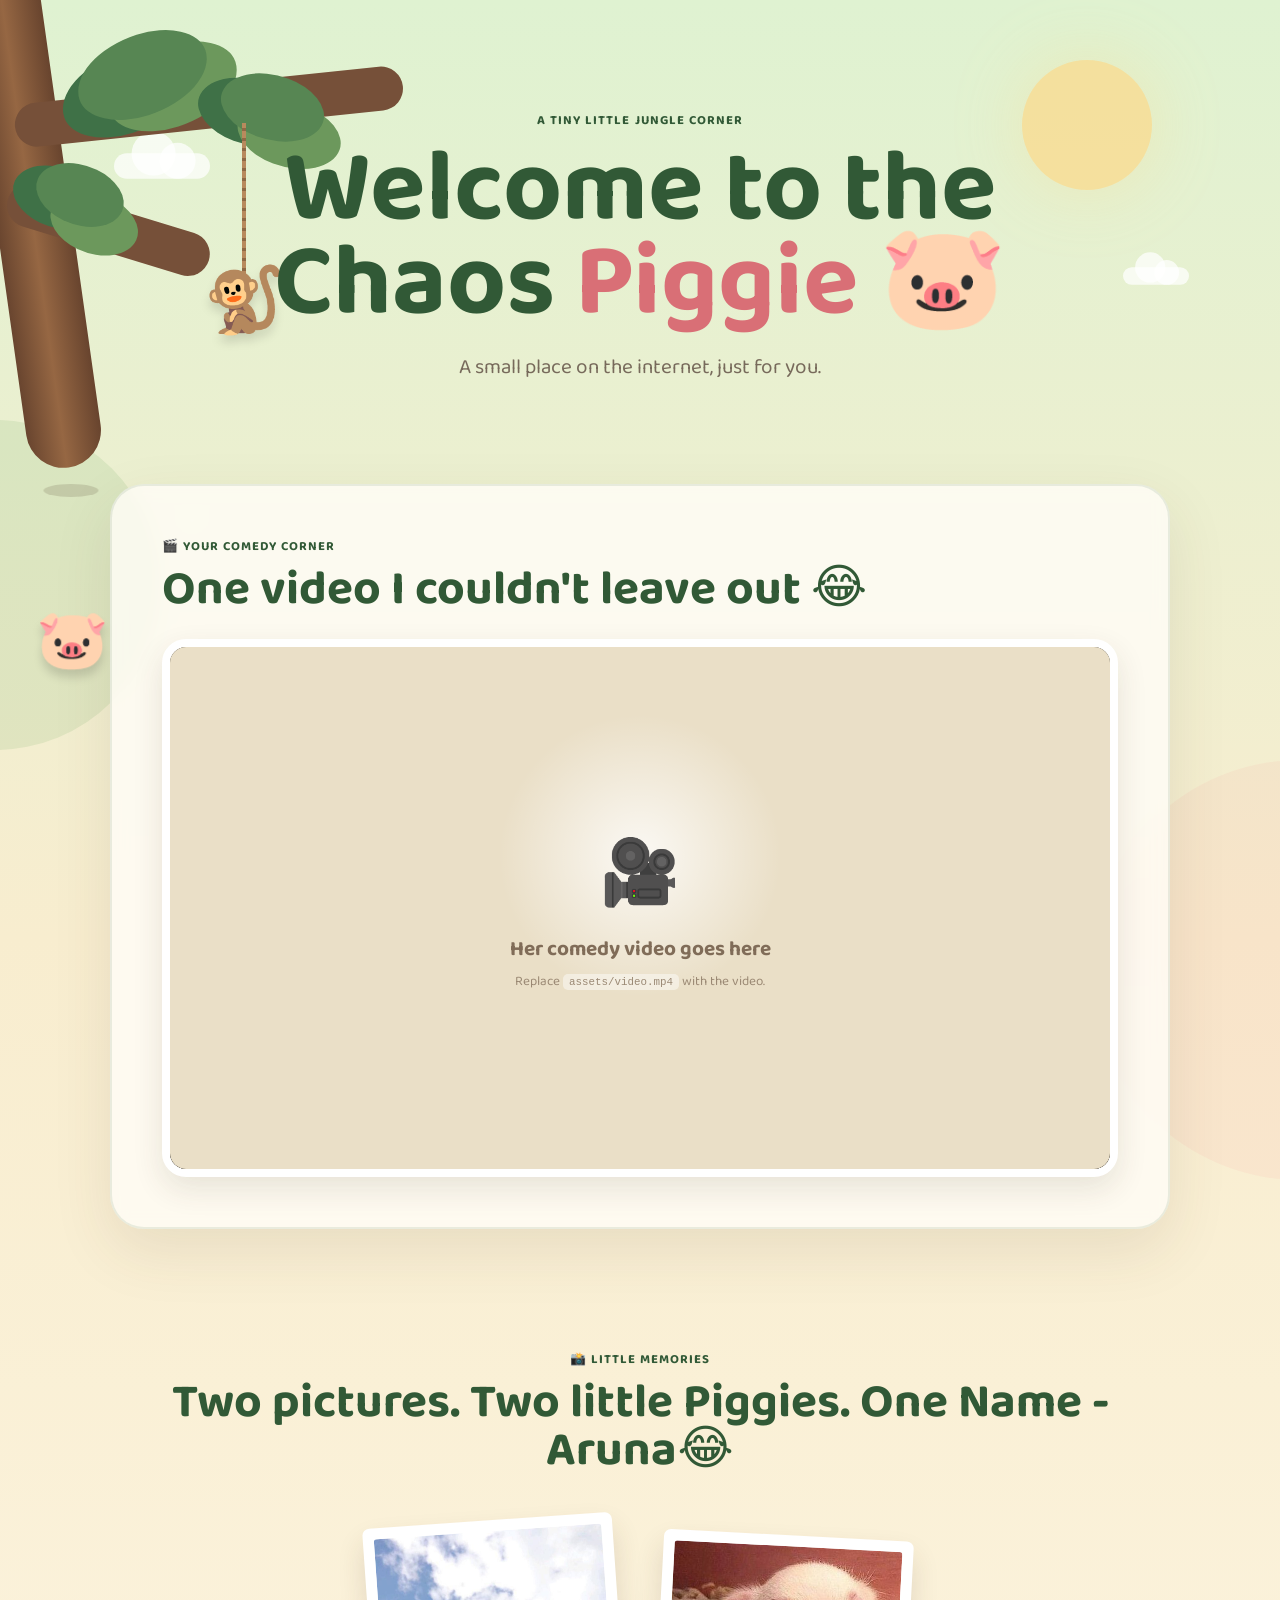
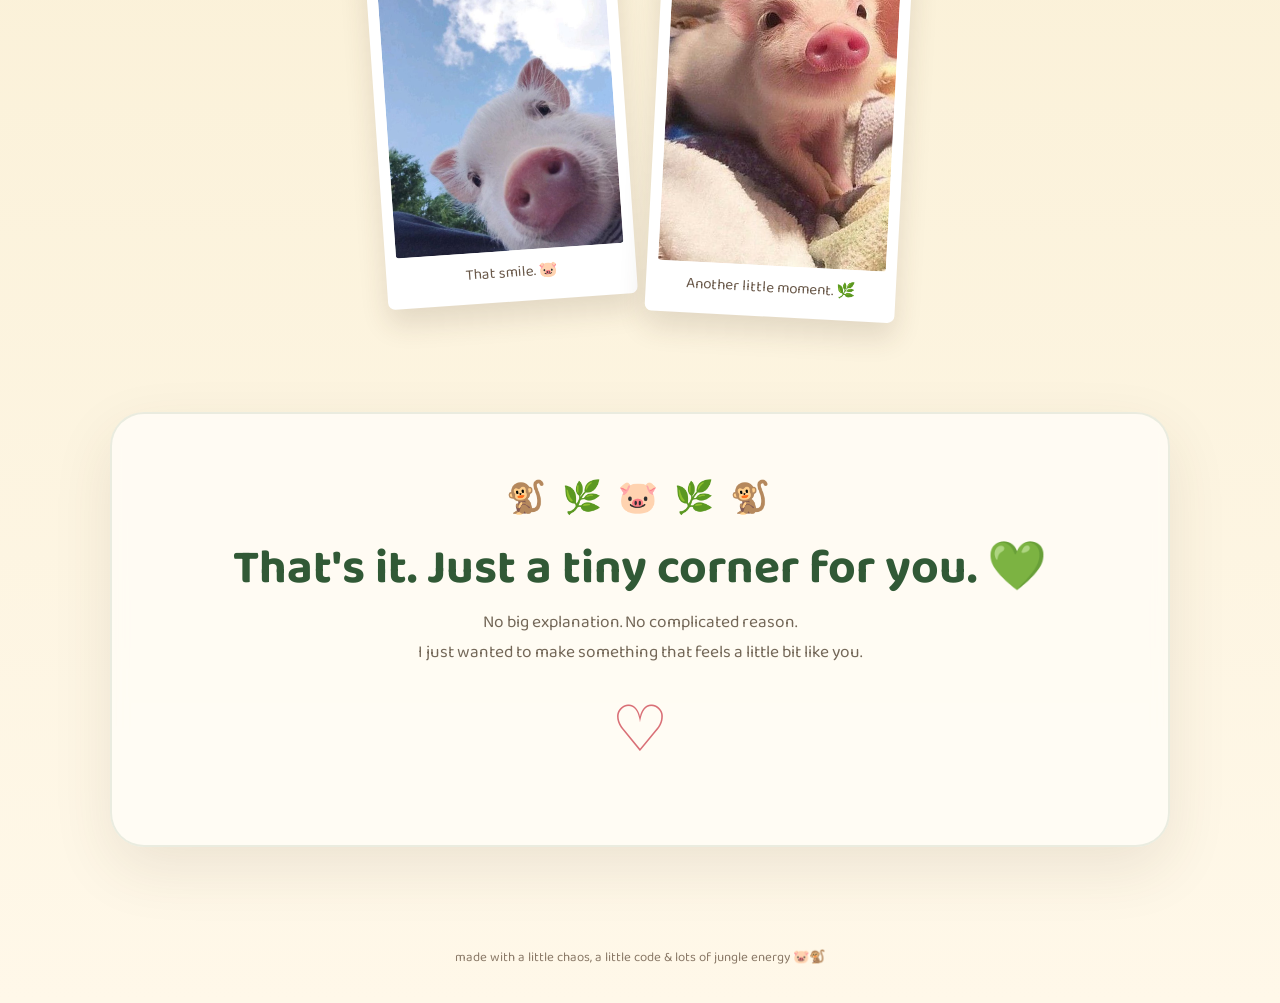
==== home.html @ f02742f2 "landing page" ====
<!DOCTYPE html>
<html lang="en">
<head>
  <meta charset="UTF-8">
  <meta name="viewport" content="width=device-width, initial-scale=1.0">
  <meta name="description" content="A tiny jungle-themed gift made with love.">
  <title>Piggie & Monkey 🐷🐒</title>
  <link rel="preconnect" href="https://fonts.googleapis.com">
  <link rel="preconnect" href="https://fonts.gstatic.com" crossorigin>
  <link href="https://fonts.googleapis.com/css2?family=Baloo+2:wght@400;500;600;700;800&display=swap" rel="stylesheet">
  <link rel="stylesheet" href="style.css">
</head>
<body>
  <div class="scene">

    <div class="sun"></div>
    <div class="cloud cloud-one"></div>
    <div class="cloud cloud-two"></div>

    <header class="hero">
      <p class="eyebrow">a tiny little jungle corner</p>
      <h1>Welcome to the Chaos <span>Piggie</span> 🐷</h1>
      <p class="subtitle">A small place on the internet, just for you.</p>
    </header>

    <!-- Monkey swinging from the tree -->
    <div class="tree">
      <div class="trunk"></div>
      <div class="branch branch-main"></div>
      <div class="branch branch-small"></div>
      <div class="leaves leaves-one"></div>
      <div class="leaves leaves-two"></div>
      <div class="leaves leaves-three"></div>

      <div class="rope">
        <div class="monkey" aria-label="swinging monkey">🐒</div>
      </div>
    </div>

    <!-- Roaming pig -->
    <div class="piggie" id="piggie" aria-label="roaming pig">🐷</div>
    <div class="pig-shadow" id="pigShadow"></div>

    <main>
      <!-- Video -->
      <section class="card video-card">
        <div class="section-label">🎬 your comedy corner</div>
        <h2>One video I couldn't leave out 😂</h2>

        <div class="video-frame">
          <video id="giftVideo" controls playsinline poster="">
            <source src="assets/video.mp4" type="video/mp4">
            Your browser does not support the video element.
          </video>
          <div class="video-placeholder" id="videoPlaceholder">
            <span>🎥</span>
            <strong>Her comedy video goes here</strong>
            <small>Replace <code>assets/video.mp4</code> with the video.</small>
          </div>
        </div>
      </section>

<!-- Photos -->
<section class="photos-section">
  <div class="section-label">📸 little memories</div>
  <h2>Two pictures. Two little Piggies. One Name - Aruna😂</h2>

  <div class="photo-grid">

    <figure class="photo-card photo-one">
      <img src="assets/photo1.jpeg" alt="Photo 1">
      <figcaption>That smile. 🐷</figcaption>
    </figure>

    <figure class="photo-card photo-two">
      <img src="assets/photo2.jpeg" alt="Photo 2">
      <figcaption>Another little moment. 🌿</figcaption>
    </figure>

  </div>
</section>

      <!-- Ending -->
      <section class="ending-card">
        <div class="little-animals">🐒 🌿 🐷 🌿 🐒</div>
        <h2>That's it. Just a tiny corner for you. 💚</h2>
        <p>
          No big explanation. No complicated reason.<br>
          I just wanted to make something that feels a little bit like you.
        </p>
        <div class="heart">♡</div>
      </section>
    </main>

    <footer>
      made with a little chaos, a little code & lots of jungle energy 🐷🐒
    </footer>
  </div>

  <script src="script.js"></script>
</body>
</html>
---- style.css ----
* {
  box-sizing: border-box;
  margin: 0;
  padding: 0;
}

:root {
  --cream: #fff8e9;
  --cream-dark: #f8eacb;
  --green: #527c52;
  --green-dark: #315936;
  --pink: #f29a9a;
  --pink-dark: #d96f76;
  --brown: #75523b;
  --ink: #40372f;
  --white: #fffdf7;
}
html {
  scroll-behavior: smooth;
}

body {
  font-family: "Baloo 2", system-ui, sans-serif;
  background: var(--cream);
  color: var(--ink);
  overflow-x: hidden;
}

.scene {
  min-height: 100vh;
  position: relative;
  overflow: hidden;
  background:
    radial-gradient(circle at 15% 20%, rgba(255,255,255,.65) 0 4px, transparent 5px),
    radial-gradient(circle at 85% 35%, rgba(255,255,255,.45) 0 3px, transparent 4px),
    linear-gradient(180deg, #dff2d1 0%, #f8edcf 36%, var(--cream) 100%);
}

.scene::before,
.scene::after {
  content: "";
  position: absolute;
  pointer-events: none;
  z-index: 0;
}

.scene::before {
  width: 330px;
  height: 330px;
  left: -170px;
  top: 420px;
  border-radius: 50%;
  background: rgba(126, 171, 105, .16);
}

.scene::after {
  width: 420px;
  height: 420px;
  right: -230px;
  top: 760px;
  border-radius: 50%;
  background: rgba(242, 154, 154, .11);
}

.hero {
  position: relative;
  z-index: 5;
  text-align: center;
  padding: 110px 20px 100px;
  max-width: 900px;
  margin: auto;
}

.eyebrow,
.section-label {
  color: var(--green-dark);
  font-weight: 700;
  letter-spacing: .08em;
  text-transform: uppercase;
  font-size: .8rem;
}

.hero h1 {
  font-size: clamp(3rem, 8vw, 6.5rem);
  line-height: .92;
  margin: 12px 0 20px;
  color: var(--green-dark);
}

.hero h1 span {
  color: var(--pink-dark);
}

.subtitle {
  font-size: clamp(1rem, 2vw, 1.3rem);
  color: #776a5b;
}

.sun {
  position: absolute;
  width: 130px;
  height: 130px;
  top: 60px;
  right: 10%;
  border-radius: 50%;
  background: #ffd783;
  opacity: .65;
  box-shadow: 0 0 70px rgba(255, 215, 131, .5);
}

.cloud {
  position: absolute;
  width: 120px;
  height: 32px;
  border-radius: 50px;
  background: rgba(255,255,255,.72);
  filter: blur(.2px);
}

.cloud::before,
.cloud::after {
  content: "";
  position: absolute;
  background: inherit;
  border-radius: 50%;
}

.cloud::before {
  width: 55px;
  height: 55px;
  left: 22px;
  bottom: 4px;
}

.cloud::after {
  width: 45px;
  height: 45px;
  right: 18px;
  bottom: 0;
}

.cloud-one {
  top: 150px;
  left: 8%;
  transform: scale(.8);
}

.cloud-two {
  top: 260px;
  right: 5%;
  transform: scale(.55);
}

/* TREE + MONKEY */
.tree {
  position: absolute;
  z-index: 4;
  top: 0;
  left: -30px;
  width: 410px;
  height: 570px;
  pointer-events: none;
}

.trunk {
  position: absolute;
  width: 75px;
  height: 520px;
  left: 25px;
  top: -50px;
  border-radius: 45px;
  background: linear-gradient(90deg, #69452f, #966743 48%, #68442e);
  transform: rotate(-8deg);
}

.branch {
  position: absolute;
  height: 44px;
  border-radius: 50px;
  background: #765039;
  transform-origin: left center;
}

.branch-main {
  width: 390px;
  top: 105px;
  left: 45px;
  transform: rotate(-6deg);
}

.branch-small {
  width: 210px;
  top: 177px;
  left: 38px;
  transform: rotate(17deg);
}

.leaves {
  position: absolute;
  border-radius: 55% 45% 55% 45%;
  background: #578653;
  box-shadow: 25px 20px 0 #6c985c, -20px 12px 0 #3f7147;
}

.leaves-one {
  width: 135px;
  height: 80px;
  left: 105px;
  top: 35px;
  transform: rotate(-18deg);
}

.leaves-two {
  width: 105px;
  height: 65px;
  left: 250px;
  top: 75px;
  transform: rotate(20deg);
}

.leaves-three {
  width: 90px;
  height: 60px;
  left: 65px;
  top: 165px;
  transform: rotate(25deg);
}

.rope {
  position: absolute;
  z-index: 3;
  width: 4px;
  height: 185px;
  top: 123px;
  left: 272px;
  background: repeating-linear-gradient(
    0deg,
    #b88a5d 0 7px,
    #8f6845 7px 10px
  );
  transform-origin: top center;
  animation: ropeSwing 2.8s ease-in-out infinite alternate;
}

.monkey {
  position: absolute;
  font-size: 65px;
  left: 50%;
  bottom: -48px;
  transform: translateX(-50%);
  filter: drop-shadow(0 7px 5px rgba(0,0,0,.12));
  animation: monkeyBob 1.4s ease-in-out infinite alternate;
}

@keyframes ropeSwing {
  from { transform: rotate(-5deg); }
  to { transform: rotate(6deg); }
}

@keyframes monkeyBob {
  from { transform: translateX(-50%) rotate(-4deg); }
  to { transform: translateX(-50%) rotate(4deg); }
}

/* ROAMING PIG */
.piggie {
  position: fixed;
  z-index: 20;
  left: 0;
  top: 68%;
  font-size: 58px;
  line-height: 1;
  filter: drop-shadow(0 8px 5px rgba(0,0,0,.14));
  pointer-events: none;
  will-change: transform;
}

.pig-shadow {
  position: fixed;
  z-index: 19;
  width: 55px;
  height: 13px;
  border-radius: 50%;
  background: rgba(75, 55, 42, .16);
  pointer-events: none;
  will-change: transform;
}

/* MAIN CONTENT */
main {
  position: relative;
  z-index: 6;
  width: min(1060px, calc(100% - 32px));
  margin: 0 auto;
}

.card,
.ending-card {
  background: rgba(255, 253, 247, .82);
  border: 2px solid rgba(82, 124, 82, .12);
  border-radius: 34px;
  box-shadow: 0 22px 60px rgba(75, 62, 43, .10);
  backdrop-filter: blur(8px);
}

.video-card {
  padding: clamp(24px, 5vw, 50px);
}

h2 {
  color: var(--green-dark);
  font-size: clamp(1.8rem, 4vw, 3rem);
  line-height: 1;
  margin: 9px 0 25px;
}

.video-frame {
  position: relative;
  width: 100%;
  aspect-ratio: 16 / 9;
  overflow: hidden;
  border-radius: 24px;
  background: #eadfc7;
  border: 8px solid #fff;
  box-shadow: 0 12px 30px rgba(65, 50, 35, .12);
}

.video-frame video {
  display: block;
  width: 100%;
  height: 100%;
  object-fit: cover;
}

.video-placeholder {
  position: absolute;
  inset: 0;
  display: flex;
  flex-direction: column;
  justify-content: center;
  align-items: center;
  gap: 5px;
  color: #806c58;
  background:
    radial-gradient(circle at 50% 40%, rgba(255,255,255,.8), transparent 25%),
    #eadfc7;
  pointer-events: none;
}

.video-placeholder span {
  font-size: 4rem;
}

.video-placeholder strong {
  font-size: 1.3rem;
}

.video-placeholder small {
  opacity: .75;
}

.video-placeholder code {
  background: rgba(255,255,255,.6);
  padding: 2px 6px;
  border-radius: 5px;
}

/* PHOTOS */
.photos-section {
  padding: 120px 0 90px;
  text-align: center;
}

.photos-section h2 {
  margin-bottom: 45px;
}

.photo-grid {
  display: flex;
  justify-content: center;
  align-items: flex-start;
  gap: 30px;
  width: 100%;
  max-width: 850px;
  margin: 0 auto;
}

.photo-card {
  background: #fff;
  padding: 11px 11px 17px;
  border-radius: 7px;
  box-shadow: 0 15px 28px rgba(70, 52, 37, .14);
  transition: transform .3s ease, box-shadow .3s ease;
}

.photo-card {
  width: 250px;
}

.photo-card img {
  display: block;
  width: 100%;
  height: 320px;
  object-fit: cover;
  border-radius: 3px;
}

.photo-card:nth-child(1) { transform: rotate(-4deg); }
.photo-card:nth-child(2) { transform: rotate(3deg) translateY(15px); }

.photo-card:hover {
  transform: translateY(-10px) rotate(0deg) scale(1.03);
  box-shadow: 0 24px 38px rgba(70, 52, 37, .20);
}

.photo-placeholder {
  aspect-ratio: 4 / 5;
  border-radius: 3px;
  background: linear-gradient(145deg, #f9e6d8, #dfeccd);
  display: flex;
  flex-direction: column;
  justify-content: center;
  align-items: center;
  color: #866f5c;
}

.photo-placeholder span {
  font-size: 3rem;
}

.photo-placeholder small {
  font-weight: 700;
  text-transform: uppercase;
  letter-spacing: .1em;
  margin-top: 5px;
}

.photo-card figcaption {
  padding-top: 10px;
  font-size: .95rem;
  color: #695849;
}

/* END */
.ending-card {
  margin: 20px 0 100px;
  padding: 60px 25px;
  text-align: center;
}

.little-animals {
  font-size: 2rem;
  letter-spacing: 5px;
  margin-bottom: 20px;
}

.ending-card h2 {
  margin-bottom: 15px;
}

.ending-card p {
  color: #746858;
  font-size: 1.08rem;
  line-height: 1.7;
}

.heart {
  font-size: 4rem;
  color: var(--pink-dark);
  margin-top: 15px;
  animation: heartBeat 1.8s ease-in-out infinite;
}

@keyframes heartBeat {
  0%, 100% { transform: scale(1); }
  50% { transform: scale(1.15); }
}

footer {
  position: relative;
  z-index: 6;
  text-align: center;
  padding: 0 20px 35px;
  color: #8a7967;
  font-size: .82rem;
}

/* MOBILE */
@media (max-width: 850px) {
  .tree {
    transform: scale(.72);
    transform-origin: top left;
  }

  .hero {
    padding-top: 105px;
    padding-bottom: 90px;
  }

  .photo-grid {
    gap: 24px;
  }

  .photo-card {
    width: 230px;
  }
}

@media (max-width: 560px) {
  .sun {
    width: 90px;
    height: 90px;
    top: 45px;
    right: 7%;
  }

  .tree {
    transform: scale(.55);
    left: -55px;
  }

  .hero {
    padding: 105px 18px 75px;
  }

  .hero h1 {
    font-size: 3.25rem;
  }

  .subtitle {
    font-size: 1rem;
  }

  main {
    width: min(100% - 22px, 1060px);
  }

  .card {
    border-radius: 25px;
  }

  .video-card {
    padding: 18px;
  }

  .video-frame {
    border-width: 5px;
    border-radius: 17px;
  }

  .photo-grid {
    gap: 12px;
  }

  .photo-card {
    width: 46%;
    padding: 7px 7px 12px;
  }

  .photo-card figcaption {
    font-size: .75rem;
  }

  .photo-card img {
    height: 240px;
  }

  .piggie {
    font-size: 45px;
  }

  .pig-shadow {
    width: 43px;
  }

  .ending-card {
    margin-bottom: 65px;
    padding: 45px 18px;
  }
}

@media (prefers-reduced-motion: reduce) {
  *,
  *::before,
  *::after {
    animation-duration: .001ms !important;
    animation-iteration-count: 1 !important;
    scroll-behavior: auto !important;
  }
}
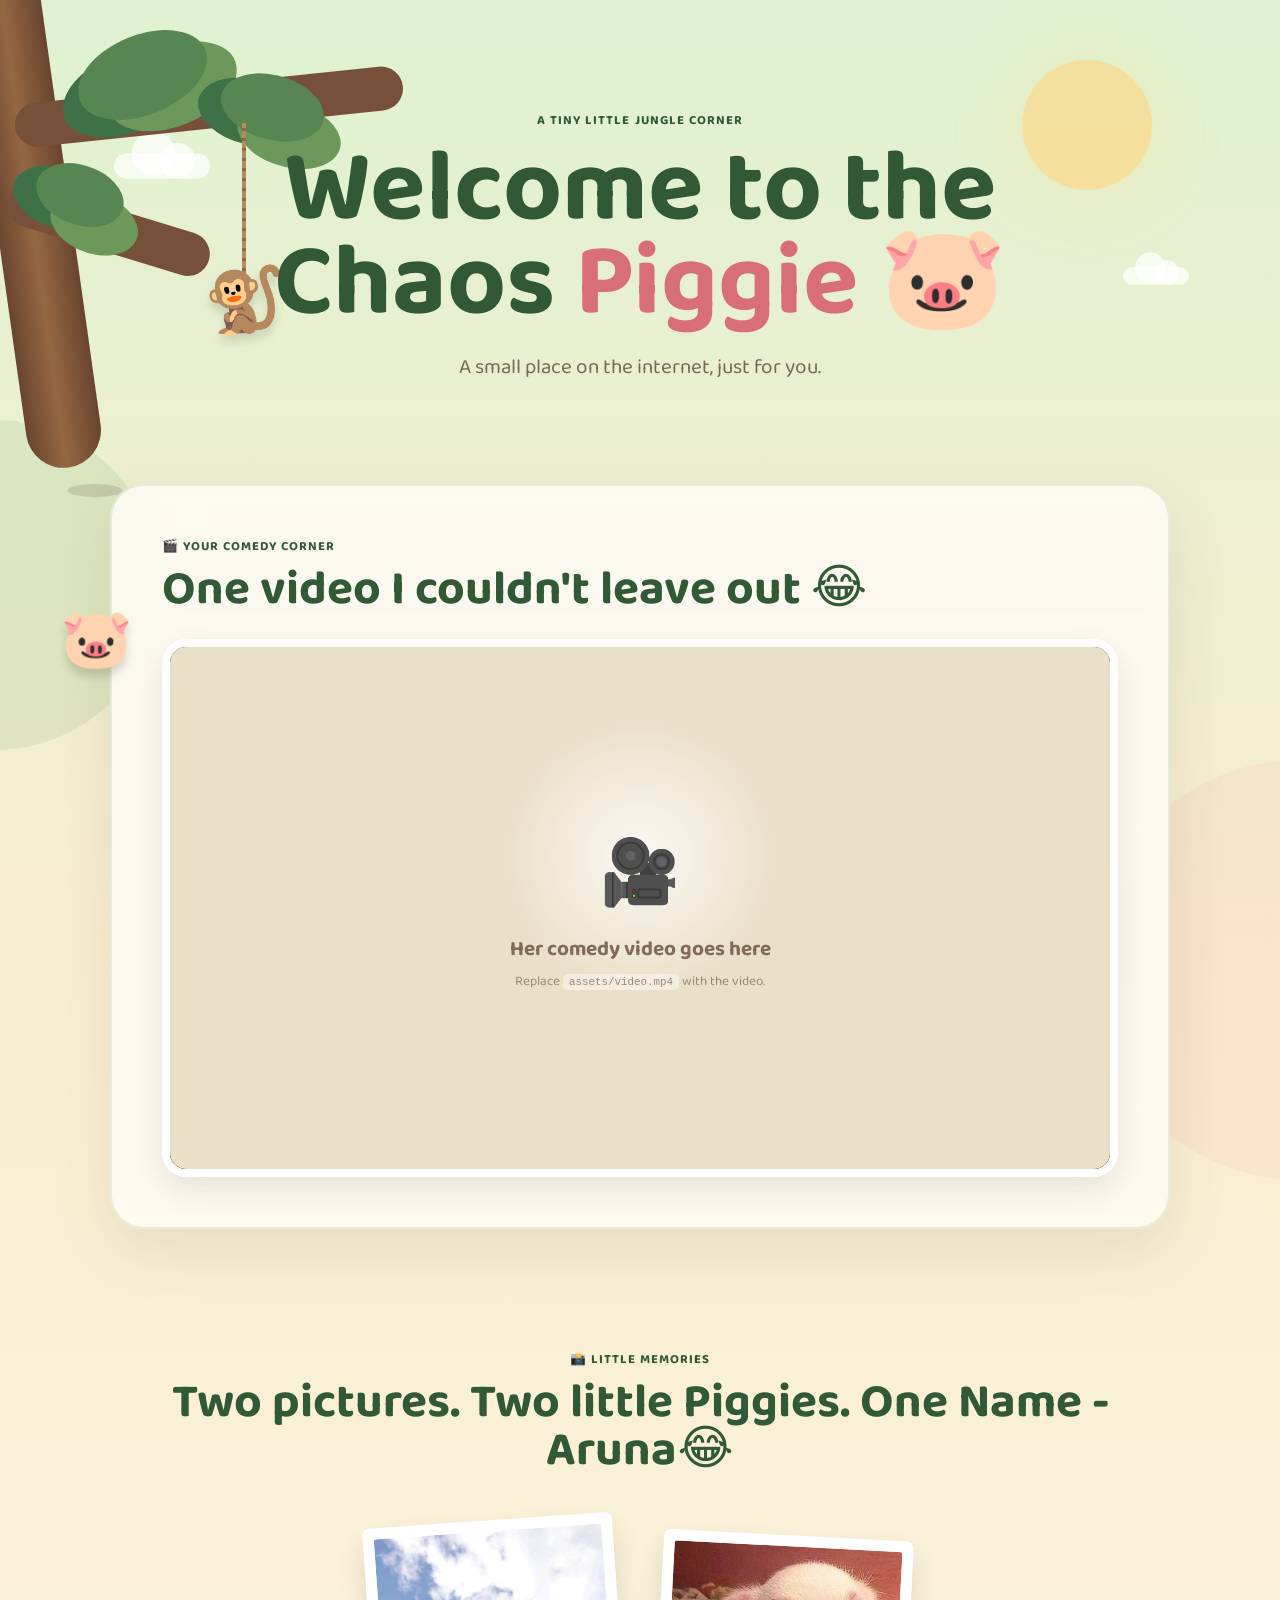
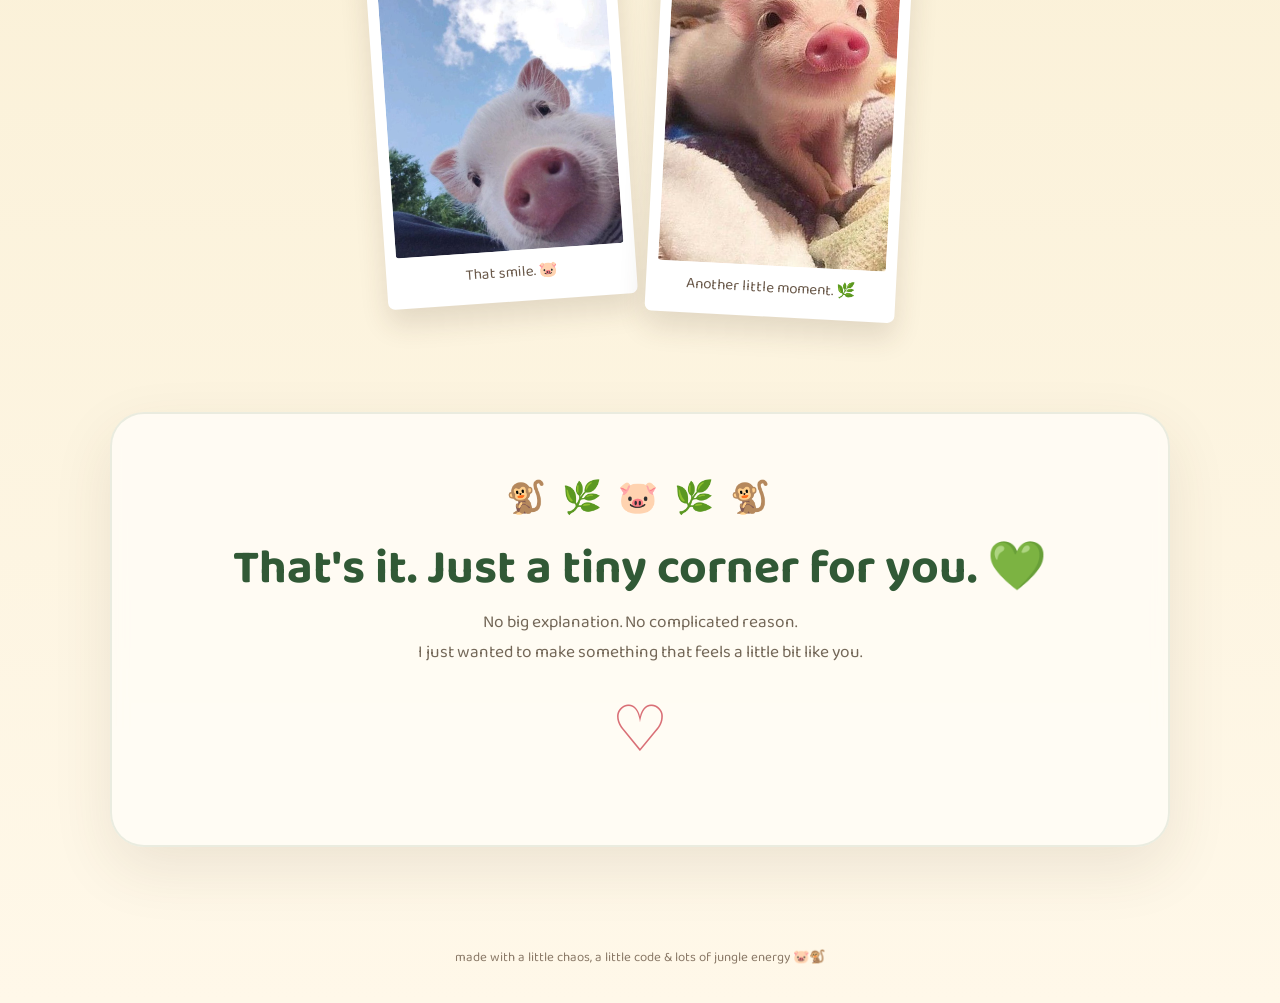
==== commit 817fcda9: "update" ====
--- a/home.html
+++ b/home.html
@@ -48,7 +48,7 @@
         <h2>One video I couldn't leave out 😂</h2>
 
         <div class="video-frame">
-          <video id="giftVideo" controls playsinline poster="">
+          <video id="giftVideo" controls playsinline loop autoplay muted poster="">
             <source src="assets/video.mp4" type="video/mp4">
             Your browser does not support the video element.
           </video>
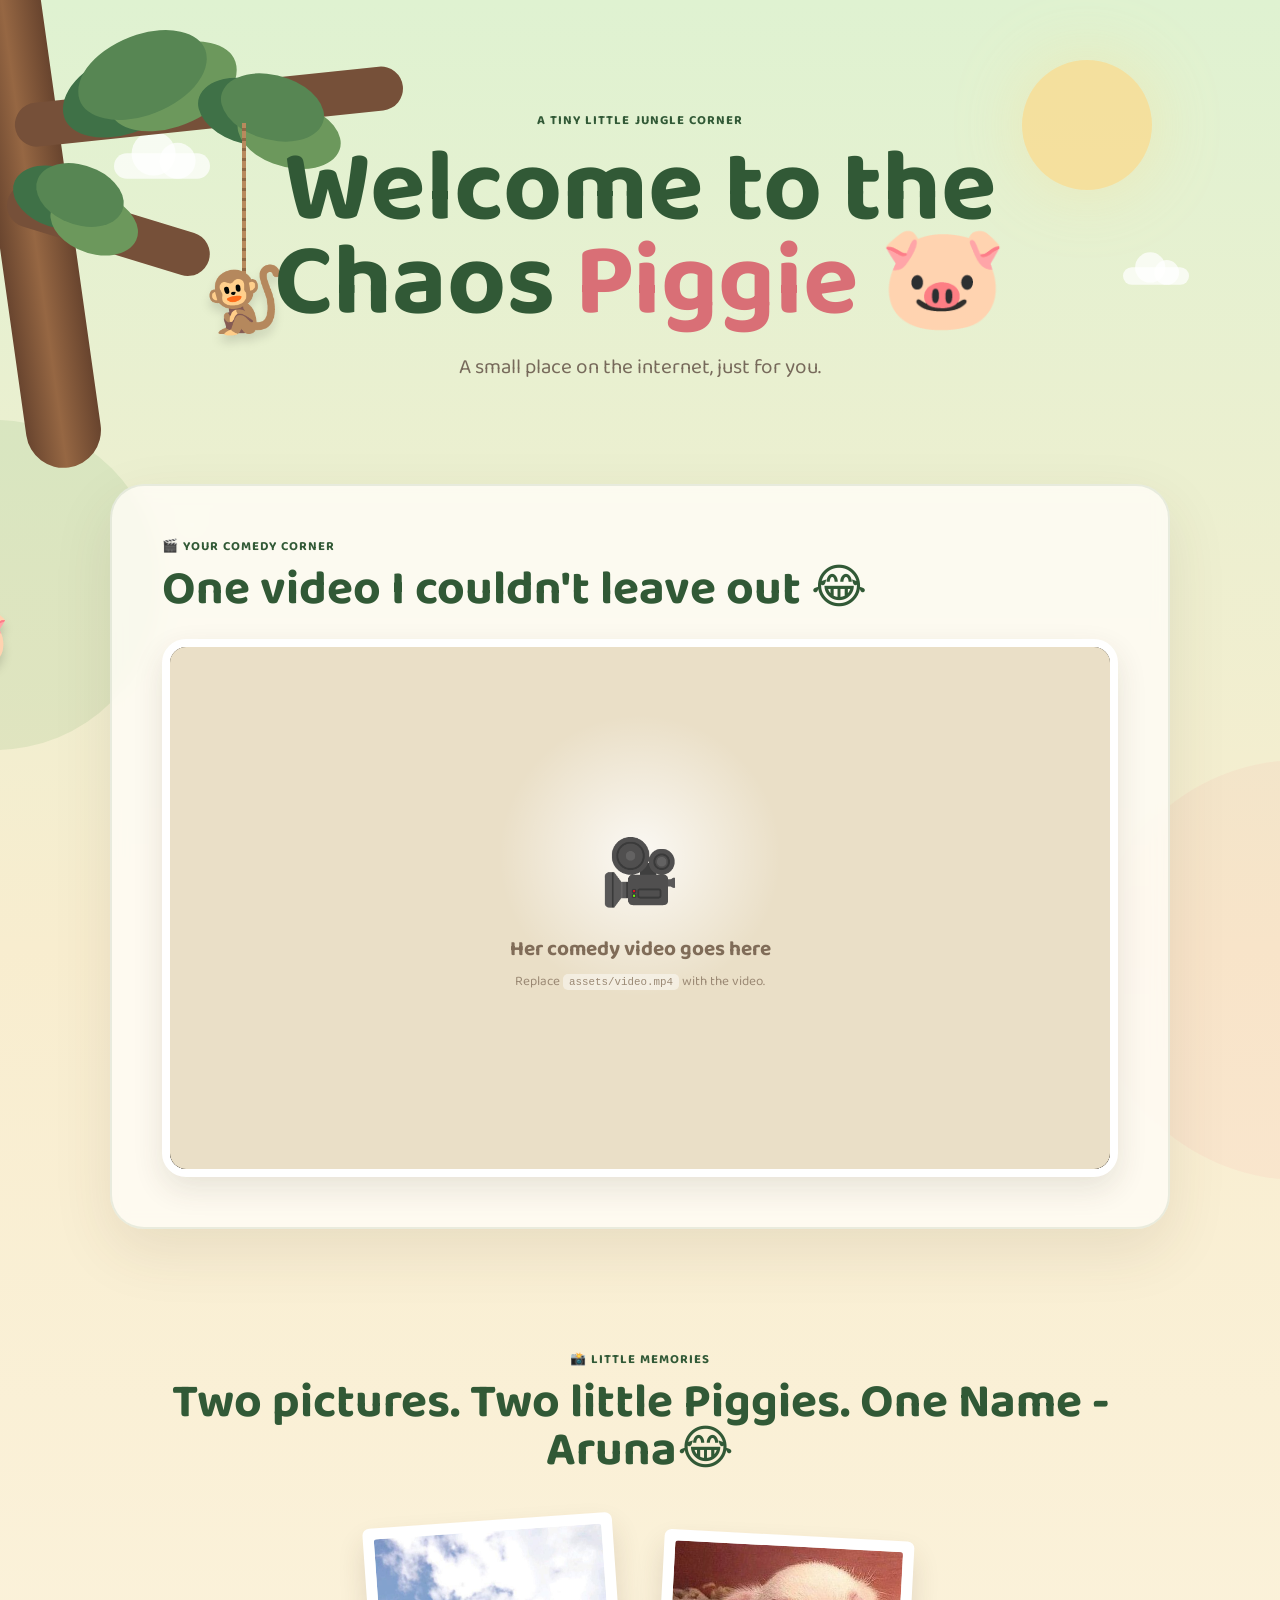
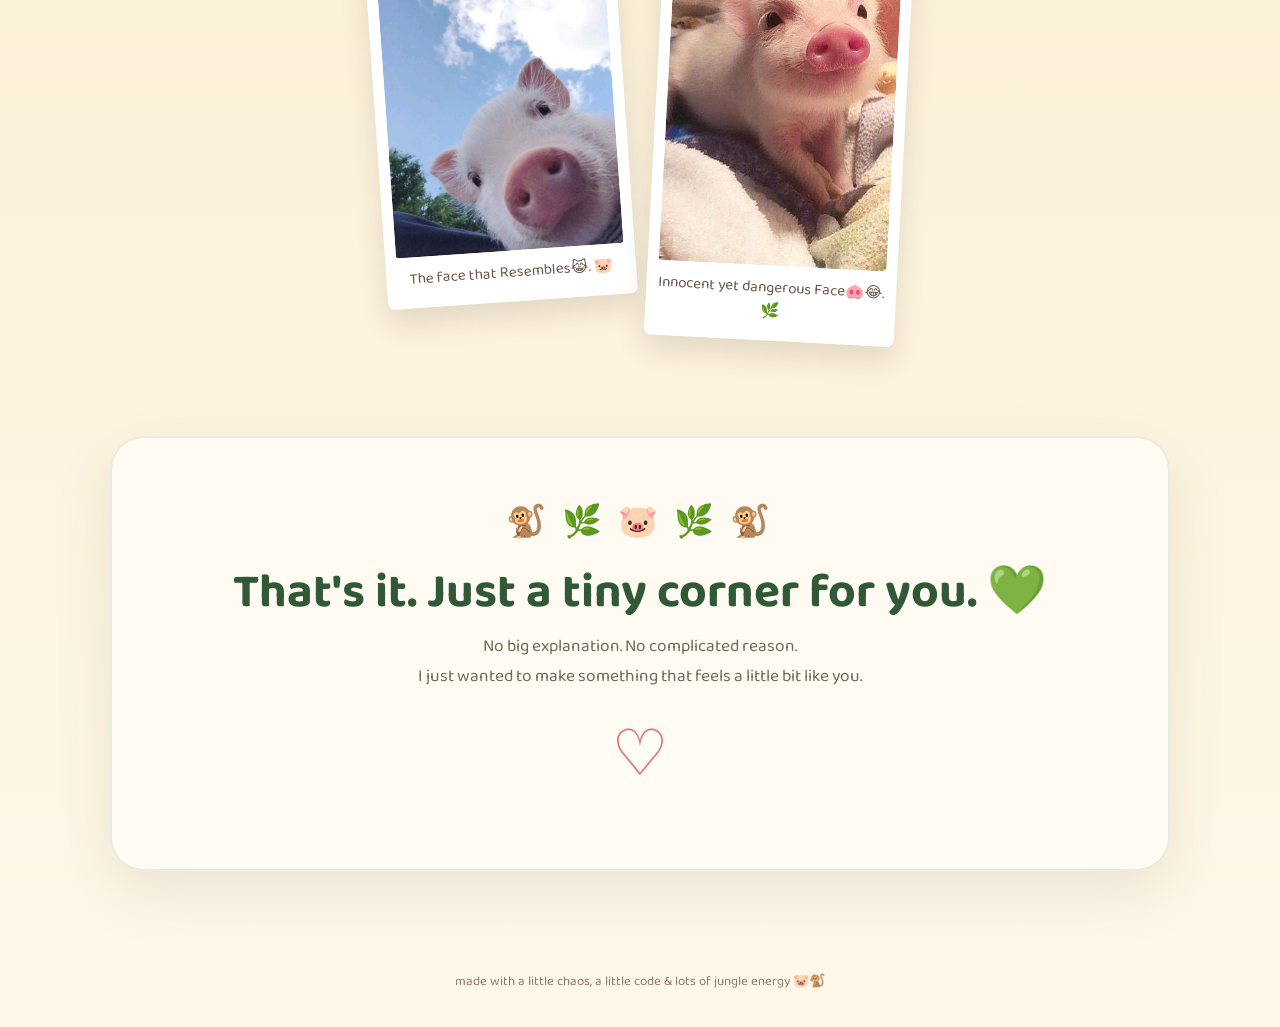
==== commit 248fb58f: "updating" ====
--- a/home.html
+++ b/home.html
@@ -69,12 +69,12 @@
 
     <figure class="photo-card photo-one">
       <img src="assets/photo1.jpeg" alt="Photo 1">
-      <figcaption>That smile. 🐷</figcaption>
+      <figcaption>The face that Resembles😹. 🐷</figcaption>
     </figure>
 
     <figure class="photo-card photo-two">
       <img src="assets/photo2.jpeg" alt="Photo 2">
-      <figcaption>Another little moment. 🌿</figcaption>
+      <figcaption>Innocent yet dangerous Face🐽😂. 🌿</figcaption>
     </figure>
 
   </div>
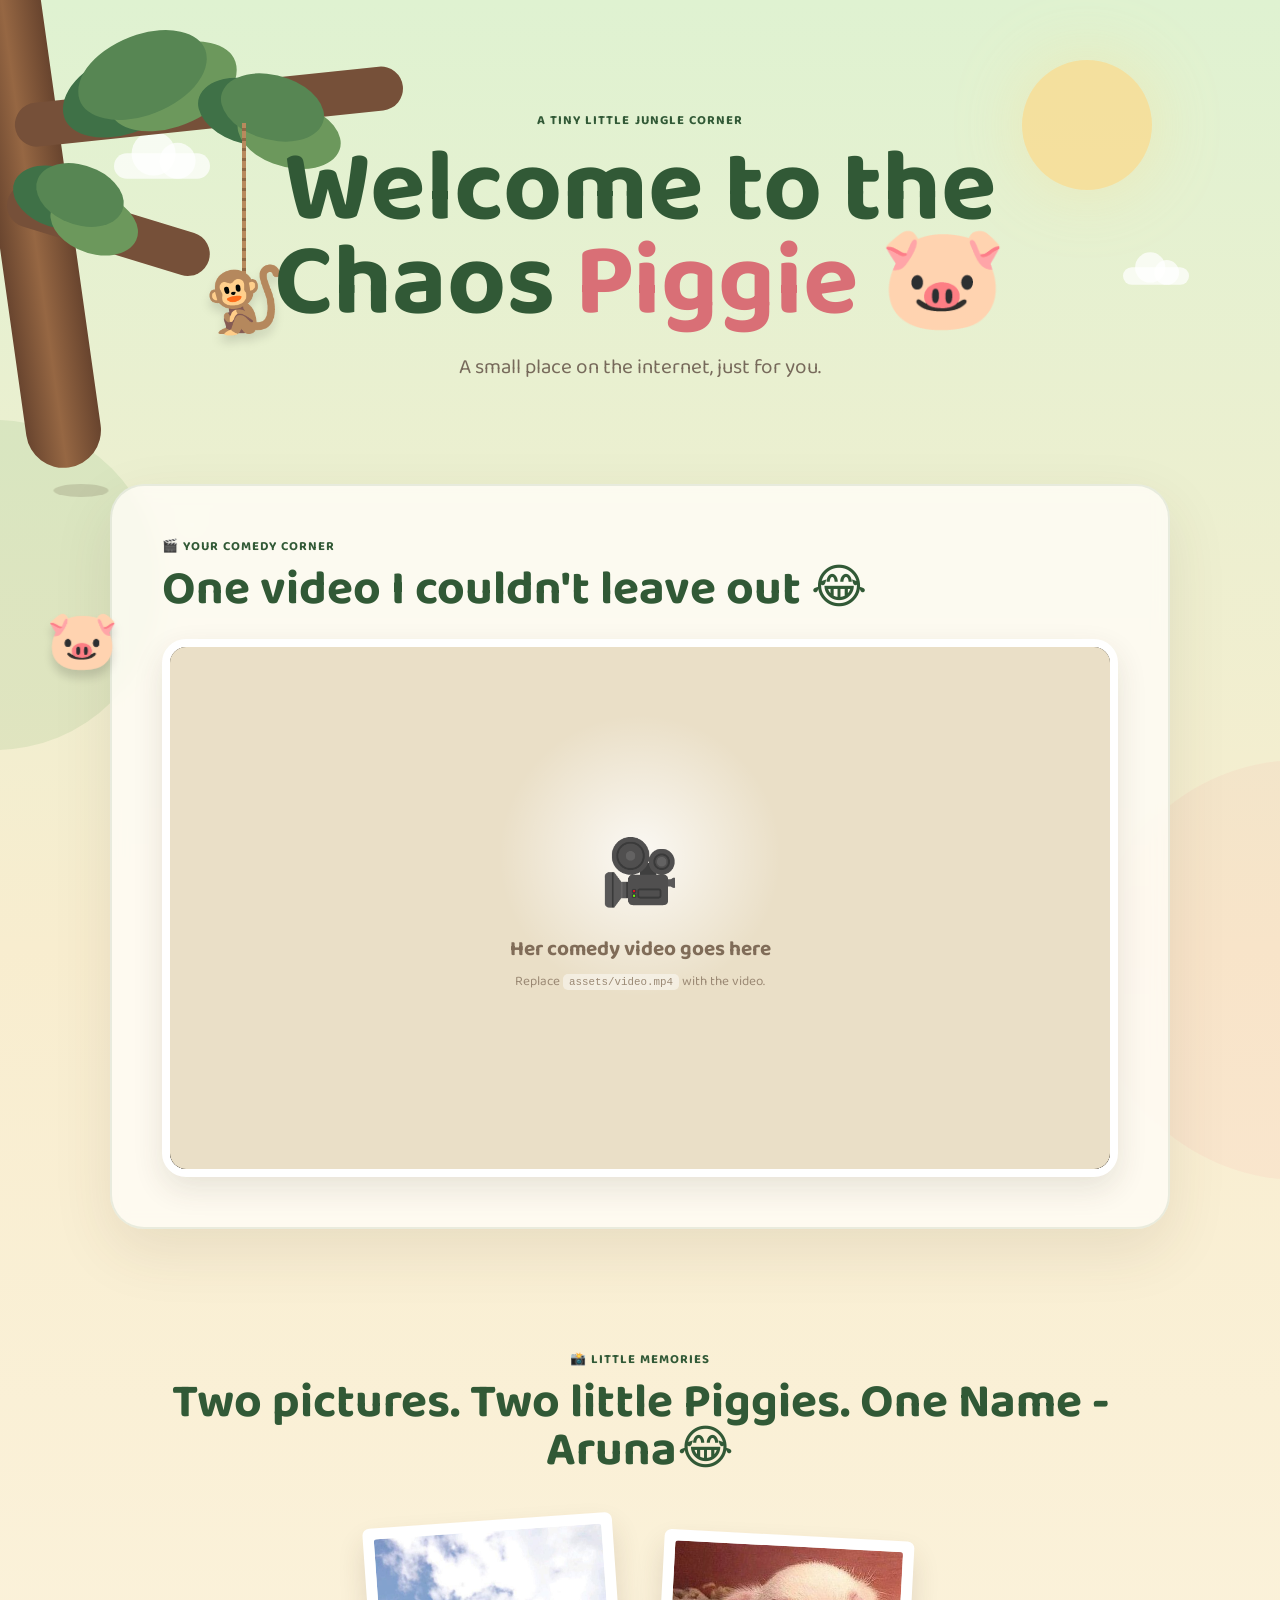
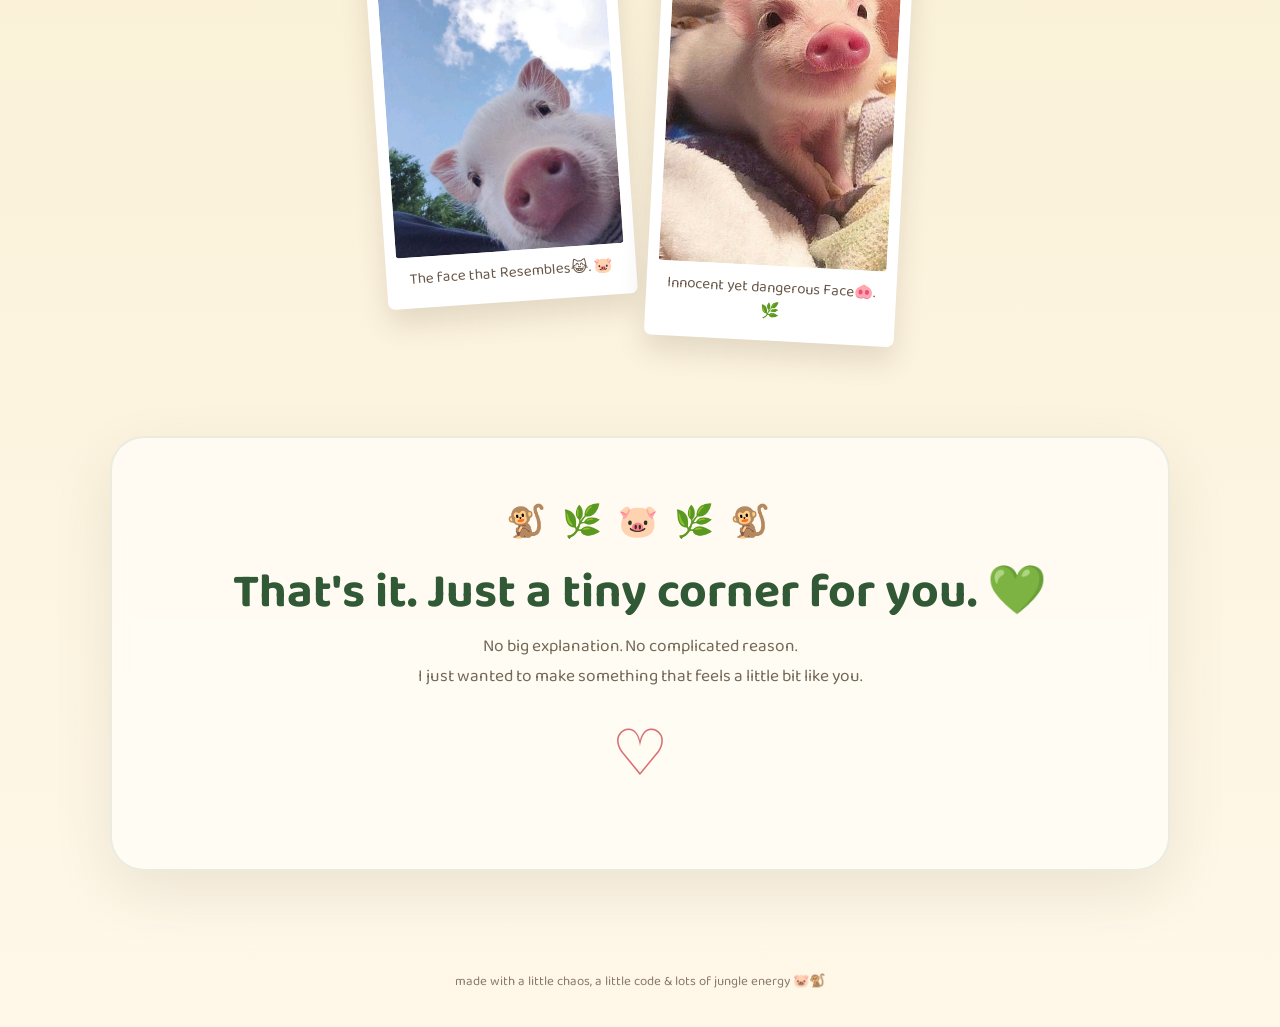
==== commit 9e4de868: "emojo" ====
--- a/home.html
+++ b/home.html
@@ -74,7 +74,7 @@
 
     <figure class="photo-card photo-two">
       <img src="assets/photo2.jpeg" alt="Photo 2">
-      <figcaption>Innocent yet dangerous Face🐽😂. 🌿</figcaption>
+      <figcaption>Innocent yet dangerous Face🐽. 🌿</figcaption>
     </figure>
 
   </div>
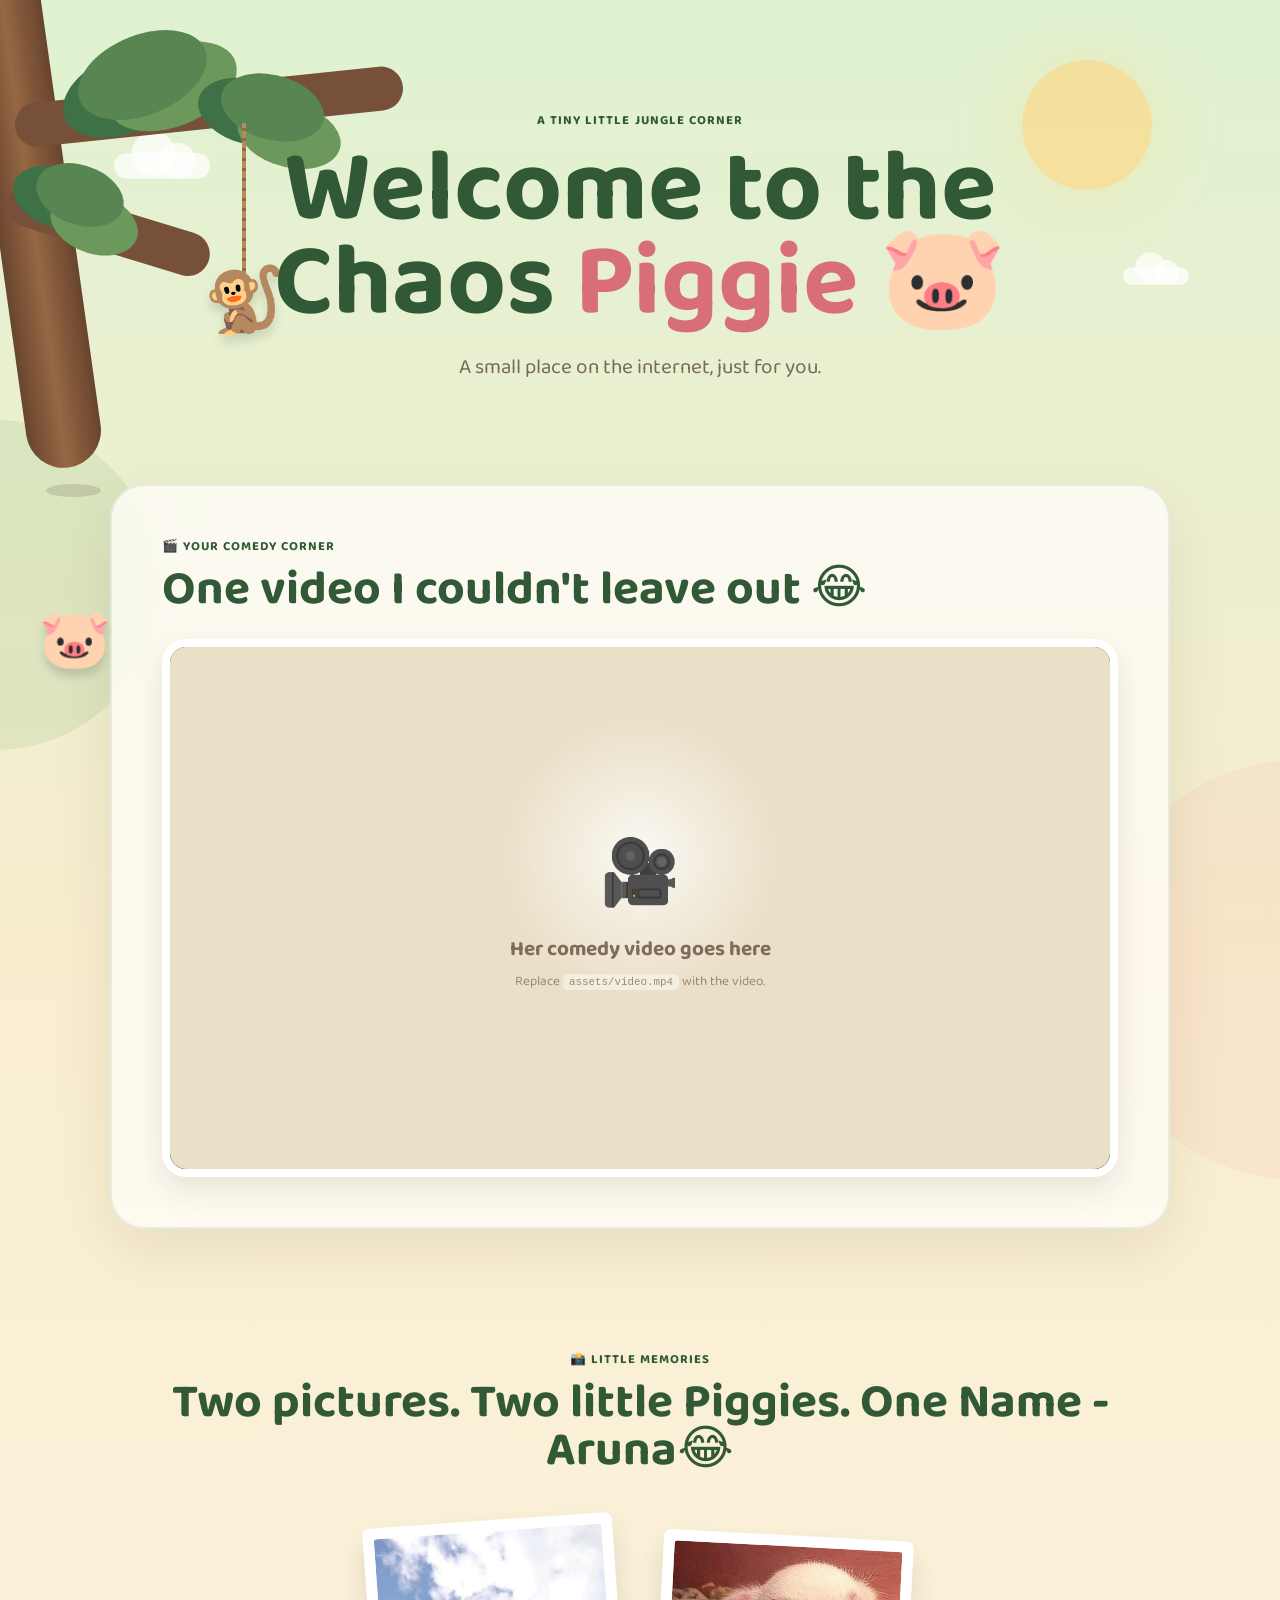
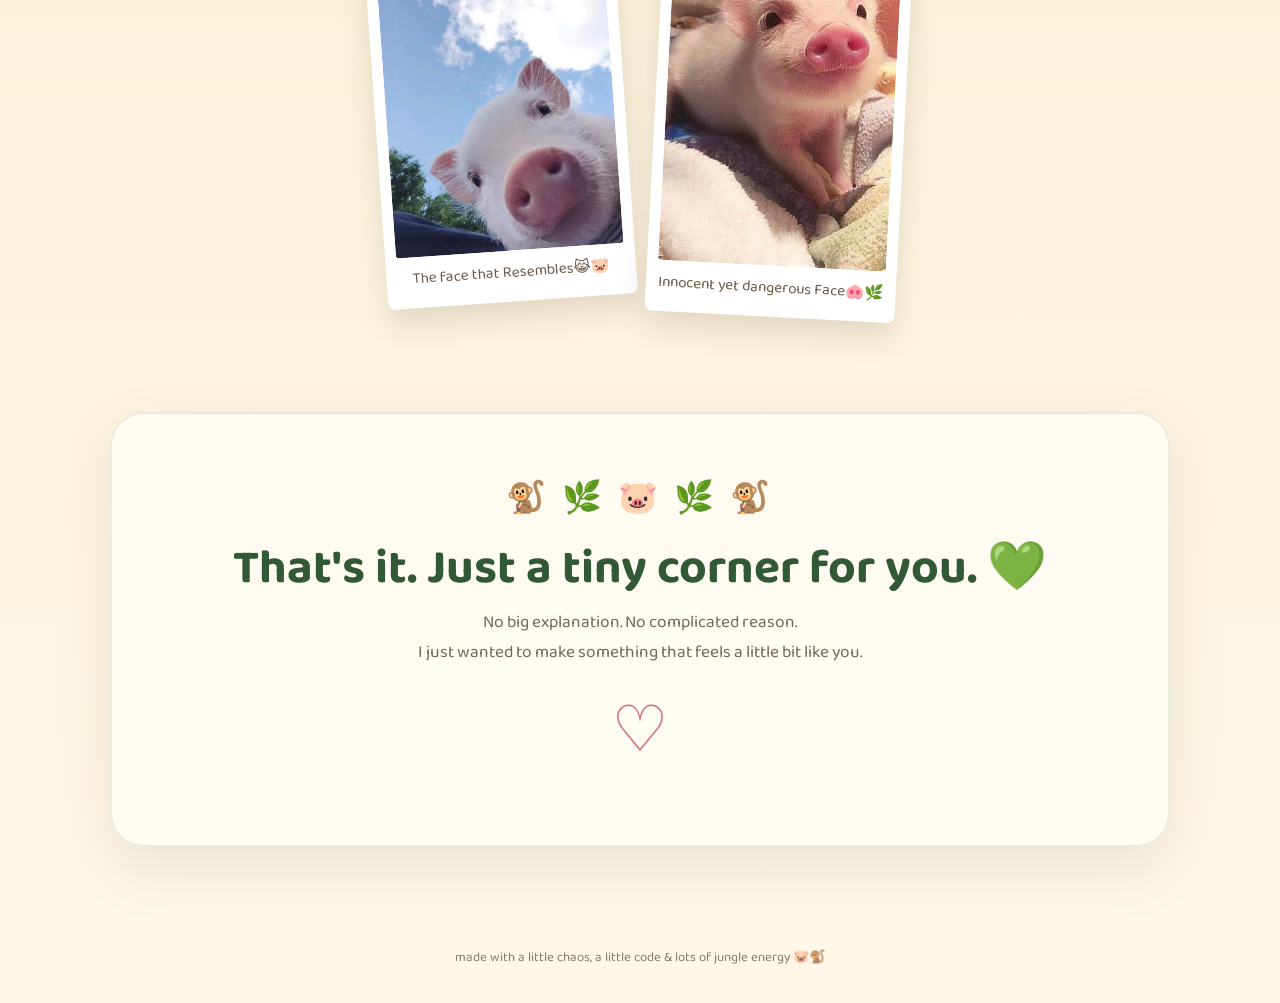
==== commit c0322f1f: "emojo" ====
--- a/home.html
+++ b/home.html
@@ -69,12 +69,12 @@
 
     <figure class="photo-card photo-one">
       <img src="assets/photo1.jpeg" alt="Photo 1">
-      <figcaption>The face that Resembles😹. 🐷</figcaption>
+      <figcaption>The face that Resembles😹🐷</figcaption>
     </figure>
 
     <figure class="photo-card photo-two">
       <img src="assets/photo2.jpeg" alt="Photo 2">
-      <figcaption>Innocent yet dangerous Face🐽. 🌿</figcaption>
+      <figcaption>Innocent yet dangerous Face🐽🌿</figcaption>
     </figure>
 
   </div>
